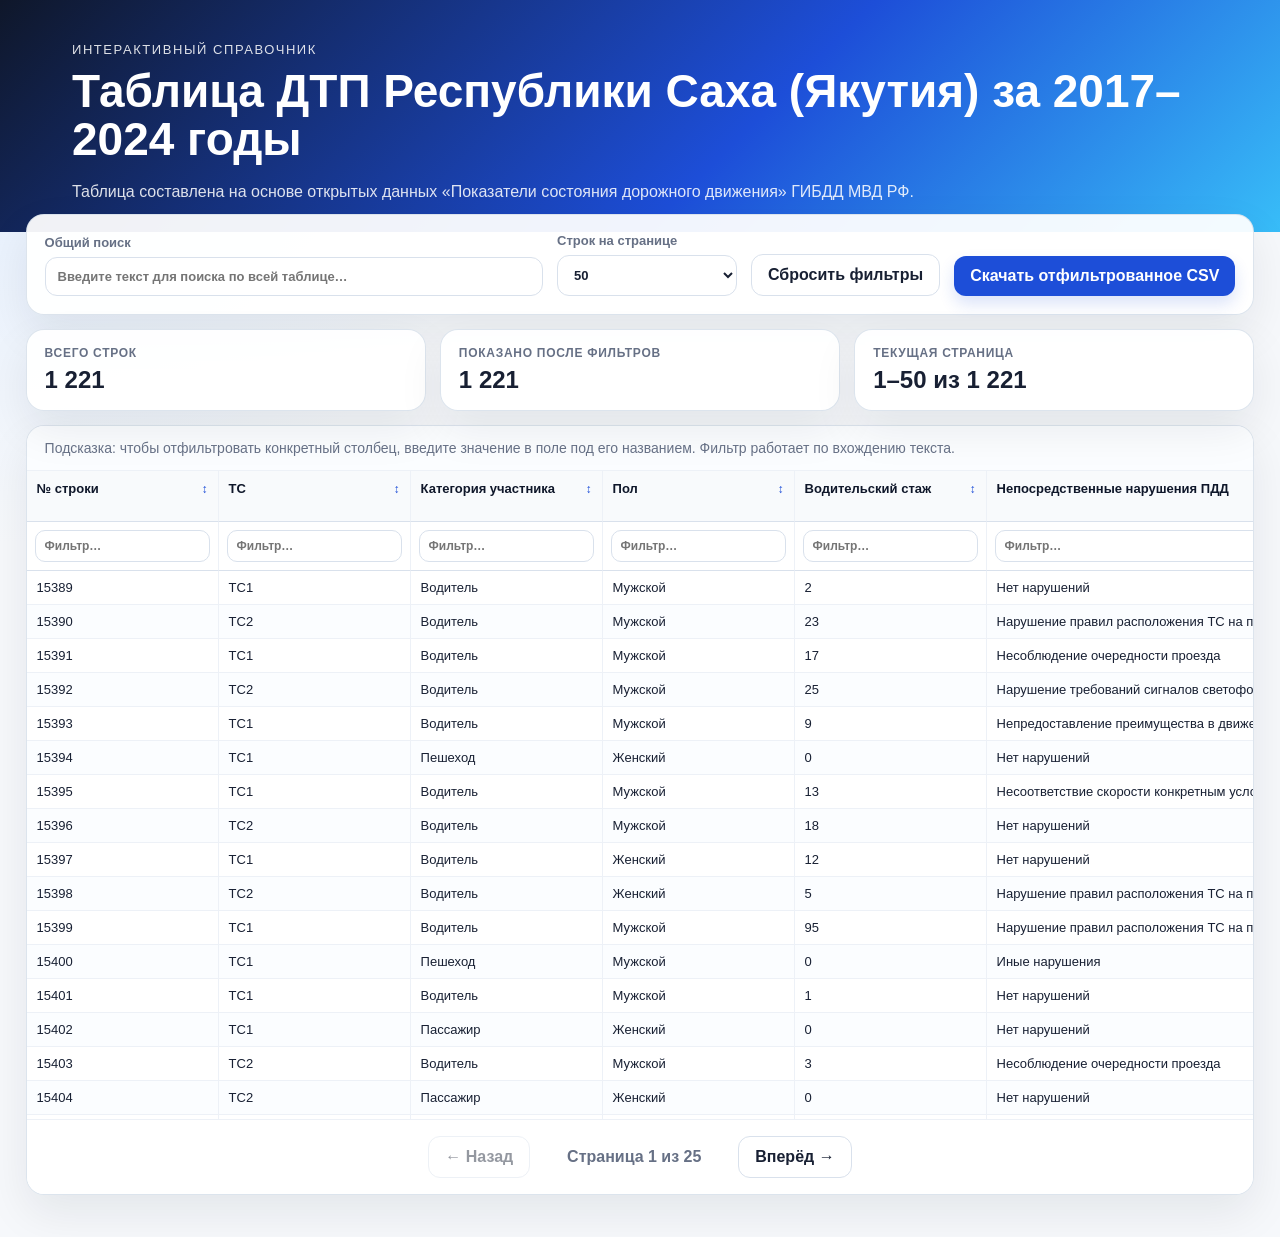
==== index.html @ e327da10 "Add files via upload" ====
<!doctype html>
<html lang="ru">
<head>
  <meta charset="utf-8">
  <meta name="viewport" content="width=device-width, initial-scale=1">
  <title>Таблица ДТП Республики Саха (Якутия) за 2017–2024 годы</title>
  <link rel="stylesheet" href="style.css">
</head>
<body>
  <header class="hero">
    <div>
      <p class="eyebrow">Интерактивный справочник</p>
      <h1>Таблица ДТП Республики Саха (Якутия) за 2017–2024 годы</h1>
      <p class="subtitle">Таблица составлена на основе открытых данных «Показатели состояния дорожного движения» ГИБДД МВД РФ.</p>
    </div>
  </header>

  <main class="layout">
    <section class="panel controls" aria-label="Панель управления таблицей">
      <label class="search-block">
        <span>Общий поиск</span>
        <input id="globalSearch" type="search" placeholder="Введите текст для поиска по всей таблице…" autocomplete="off">
      </label>

      <label class="select-block">
        <span>Строк на странице</span>
        <select id="pageSize">
          <option value="25">25</option>
          <option value="50" selected>50</option>
          <option value="100">100</option>
          <option value="250">250</option>
        </select>
      </label>

      <button id="resetFilters" class="button secondary" type="button">Сбросить фильтры</button>
      <button id="exportCsv" class="button" type="button">Скачать отфильтрованное CSV</button>
    </section>

    <section class="summary" aria-live="polite">
      <div class="summary-card">
        <span class="summary-label">Всего строк</span>
        <strong id="totalRows">—</strong>
      </div>
      <div class="summary-card">
        <span class="summary-label">Показано после фильтров</span>
        <strong id="filteredRows">—</strong>
      </div>
      <div class="summary-card wide">
        <span class="summary-label">Текущая страница</span>
        <strong id="pageInfo">—</strong>
      </div>
    </section>

    <section class="table-card">
      <div class="table-hint">Подсказка: чтобы отфильтровать конкретный столбец, введите значение в поле под его названием. Фильтр работает по вхождению текста.</div>
      <div class="table-wrapper">
        <table id="dataTable">
          <thead id="tableHead"></thead>
          <tbody id="tableBody"></tbody>
        </table>
      </div>
      <div class="pagination">
        <button id="prevPage" class="button secondary" type="button">← Назад</button>
        <div id="paginationText" class="pagination-text">—</div>
        <button id="nextPage" class="button secondary" type="button">Вперёд →</button>
      </div>
    </section>
  </main>

  <script src="data_columns.js"></script>
  <script src="data_rows_01.js"></script>
  <script src="data_rows_02.js"></script>
  <script src="data_rows_03.js"></script>
  <script src="data_rows_04.js"></script>
  <script>window.TABLE_ROWS = [].concat(window.TABLE_ROWS_PART_01 || [],window.TABLE_ROWS_PART_02 || [],window.TABLE_ROWS_PART_03 || [],window.TABLE_ROWS_PART_04 || []);</script>
  <script src="script.js"></script>
</body>
</html>
---- style.css ----
:root {
  --bg: #f6f8fb;
  --card: #ffffff;
  --text: #182033;
  --muted: #667085;
  --line: #d9e1ec;
  --line-soft: #edf1f7;
  --accent: #1d4ed8;
  --accent-dark: #1e40af;
  --accent-soft: #dbeafe;
  --shadow: 0 18px 45px rgba(15, 23, 42, 0.08);
  --radius: 18px;
}

* { box-sizing: border-box; }

body {
  margin: 0;
  font-family: Inter, Arial, Helvetica, sans-serif;
  color: var(--text);
  background: radial-gradient(circle at top left, #e0edff 0, transparent 34rem), var(--bg);
}

.hero {
  padding: 42px min(6vw, 72px) 28px;
  background: linear-gradient(135deg, #0f172a 0%, #1d4ed8 58%, #38bdf8 100%);
  color: #fff;
}

.eyebrow {
  margin: 0 0 10px;
  font-size: 13px;
  letter-spacing: .12em;
  text-transform: uppercase;
  opacity: .86;
}

h1 {
  margin: 0;
  font-size: clamp(28px, 4vw, 46px);
  line-height: 1.05;
}

.subtitle {
  max-width: 980px;
  margin: 16px 0 0;
  color: rgba(255,255,255,.86);
  font-size: 16px;
  line-height: 1.55;
}

.layout {
  width: min(96vw, 1600px);
  margin: -18px auto 42px;
}

.panel, .table-card, .summary-card {
  background: rgba(255,255,255,.94);
  border: 1px solid rgba(217,225,236,.9);
  border-radius: var(--radius);
  box-shadow: var(--shadow);
}

.controls {
  display: grid;
  grid-template-columns: minmax(260px, 1fr) 180px auto auto;
  gap: 14px;
  align-items: end;
  padding: 18px;
}

.search-block, .select-block {
  display: grid;
  gap: 7px;
  font-size: 13px;
  font-weight: 700;
  color: var(--muted);
}

input, select, button {
  font: inherit;
}

input, select {
  width: 100%;
  border: 1px solid var(--line);
  border-radius: 12px;
  background: #fff;
  padding: 11px 12px;
  color: var(--text);
  outline: none;
  transition: border-color .15s ease, box-shadow .15s ease;
}

input:focus, select:focus {
  border-color: var(--accent);
  box-shadow: 0 0 0 3px var(--accent-soft);
}

.button {
  border: 0;
  border-radius: 12px;
  padding: 11px 16px;
  color: white;
  background: var(--accent);
  font-weight: 800;
  cursor: pointer;
  transition: transform .12s ease, background .12s ease, box-shadow .12s ease;
  box-shadow: 0 8px 16px rgba(29, 78, 216, .16);
  white-space: nowrap;
}

.button:hover { background: var(--accent-dark); transform: translateY(-1px); }
.button:disabled { opacity: .46; cursor: not-allowed; transform: none; }
.button.secondary {
  color: var(--text);
  background: #fff;
  border: 1px solid var(--line);
  box-shadow: none;
}
.button.secondary:hover { background: #f8fafc; }

.summary {
  display: grid;
  grid-template-columns: repeat(3, minmax(0, 1fr));
  gap: 14px;
  margin: 14px 0;
}

.summary-card {
  padding: 16px 18px;
}

.summary-label {
  display: block;
  font-size: 12px;
  color: var(--muted);
  font-weight: 800;
  text-transform: uppercase;
  letter-spacing: .06em;
  margin-bottom: 6px;
}

.summary-card strong {
  font-size: 24px;
}

.table-card {
  overflow: hidden;
}

.table-hint {
  padding: 14px 18px;
  border-bottom: 1px solid var(--line-soft);
  color: var(--muted);
  font-size: 14px;
  background: #fbfdff;
}

.table-wrapper {
  overflow: auto;
  max-height: 72vh;
}

table {
  border-collapse: separate;
  border-spacing: 0;
  width: max-content;
  min-width: 100%;
  font-size: 13px;
}

thead th {
  position: sticky;
  top: 0;
  z-index: 3;
  background: #f8fafc;
  color: #0f172a;
  border-bottom: 1px solid var(--line);
  border-right: 1px solid var(--line-soft);
  padding: 10px;
  vertical-align: top;
  min-width: 150px;
  max-width: 310px;
}

thead tr.filters th {
  top: 43px;
  z-index: 2;
  background: #fff;
  padding: 8px;
}

.header-button {
  width: 100%;
  display: flex;
  align-items: center;
  justify-content: space-between;
  gap: 8px;
  border: 0;
  background: transparent;
  color: inherit;
  padding: 0;
  cursor: pointer;
  font-weight: 850;
  text-align: left;
}

.sort-mark {
  color: var(--accent);
  font-size: 12px;
  flex: 0 0 auto;
}

.column-filter {
  min-width: 132px;
  padding: 8px 9px;
  border-radius: 10px;
  font-size: 12px;
}

tbody td {
  padding: 9px 10px;
  border-bottom: 1px solid var(--line-soft);
  border-right: 1px solid var(--line-soft);
  max-width: 340px;
  white-space: nowrap;
  overflow: hidden;
  text-overflow: ellipsis;
  background: #fff;
}

tbody tr:nth-child(even) td { background: #fbfdff; }
tbody tr:hover td { background: #eef6ff; }

.empty-row td {
  text-align: center;
  padding: 34px;
  color: var(--muted);
  font-weight: 700;
}

.pagination {
  display: flex;
  justify-content: center;
  align-items: center;
  gap: 14px;
  padding: 16px;
  border-top: 1px solid var(--line-soft);
  background: #fff;
}

.pagination-text {
  color: var(--muted);
  font-weight: 750;
  min-width: 180px;
  text-align: center;
}

@media (max-width: 900px) {
  .controls { grid-template-columns: 1fr; }
  .summary { grid-template-columns: 1fr; }
  .layout { width: min(94vw, 1600px); }
}
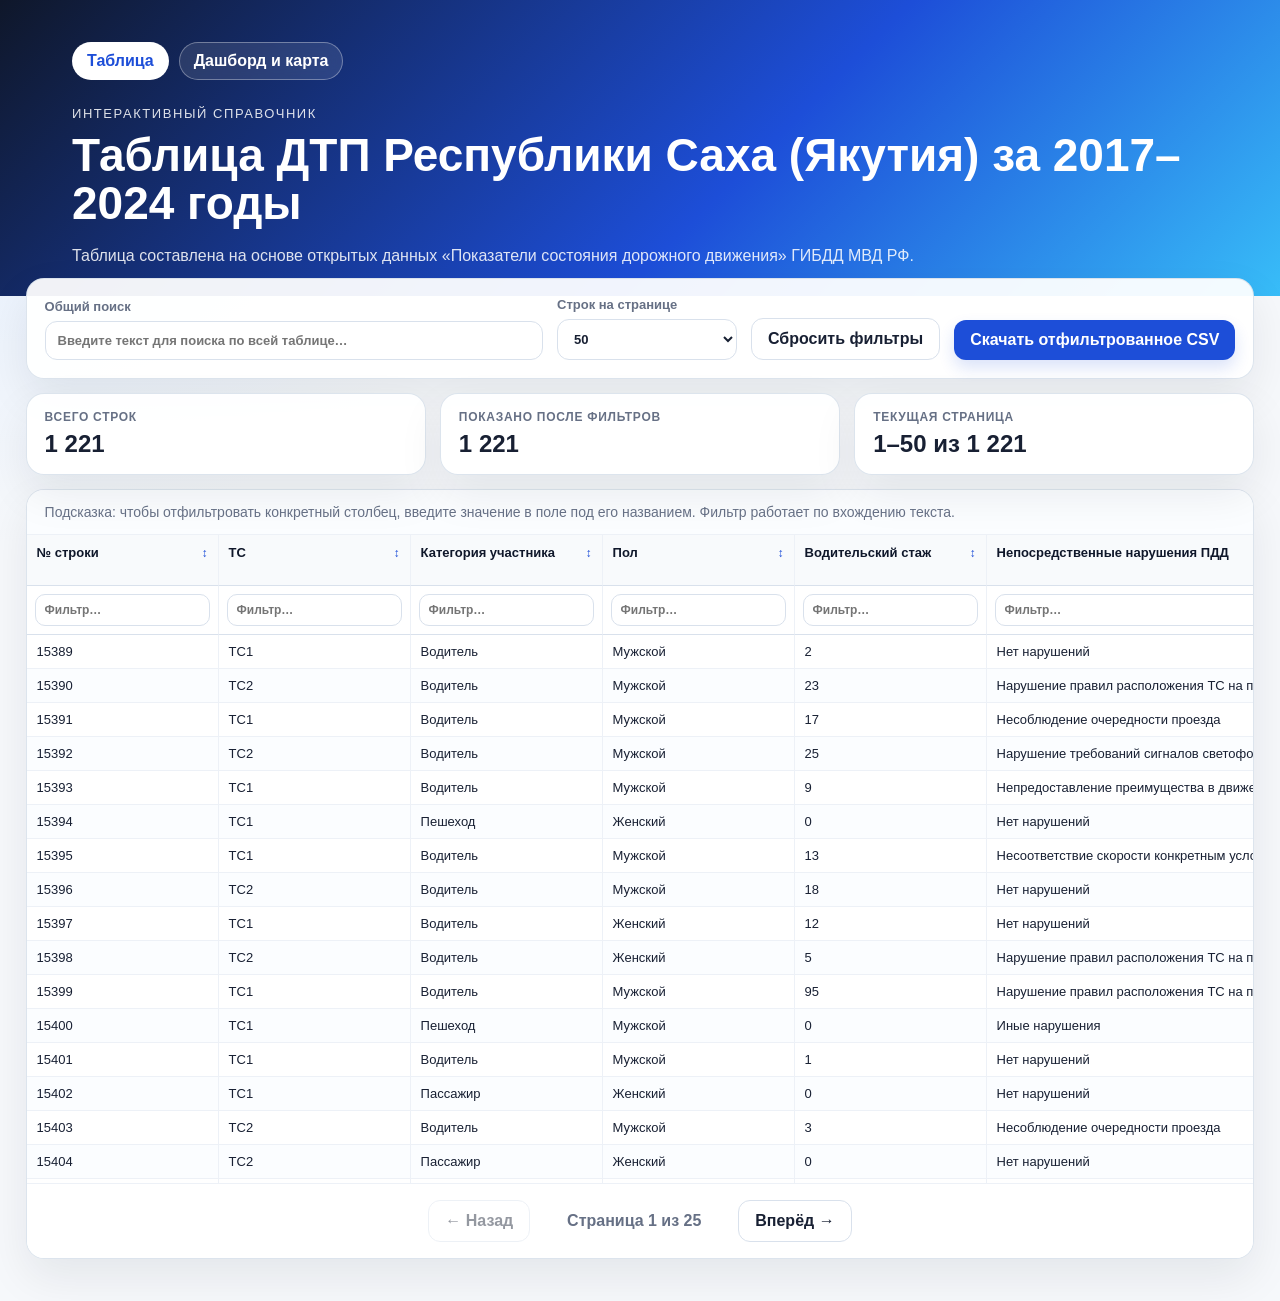
==== commit 9ebe45c6: "Add files via upload" ====
--- a/index.html
+++ b/index.html
@@ -8,6 +8,10 @@
 </head>
 <body>
   <header class="hero">
+    <nav class="top-nav" aria-label="Навигация по сайту">
+      <a class="nav-link active" href="index.html">Таблица</a>
+      <a class="nav-link" href="dashboard.html">Дашборд и карта</a>
+    </nav>
     <div>
       <p class="eyebrow">Интерактивный справочник</p>
       <h1>Таблица ДТП Республики Саха (Якутия) за 2017–2024 годы</h1>
--- a/style.css
+++ b/style.css
@@ -262,3 +262,30 @@
   .summary { grid-template-columns: 1fr; }
   .layout { width: min(94vw, 1600px); }
 }
+
+.top-nav {
+  display: flex;
+  flex-wrap: wrap;
+  gap: 10px;
+  margin-bottom: 26px;
+}
+
+.nav-link {
+  display: inline-flex;
+  align-items: center;
+  min-height: 38px;
+  padding: 9px 14px;
+  border: 1px solid rgba(255,255,255,.34);
+  border-radius: 999px;
+  color: #fff;
+  text-decoration: none;
+  font-weight: 800;
+  background: rgba(255,255,255,.10);
+  backdrop-filter: blur(8px);
+}
+
+.nav-link:hover,
+.nav-link.active {
+  background: #fff;
+  color: #1d4ed8;
+}
